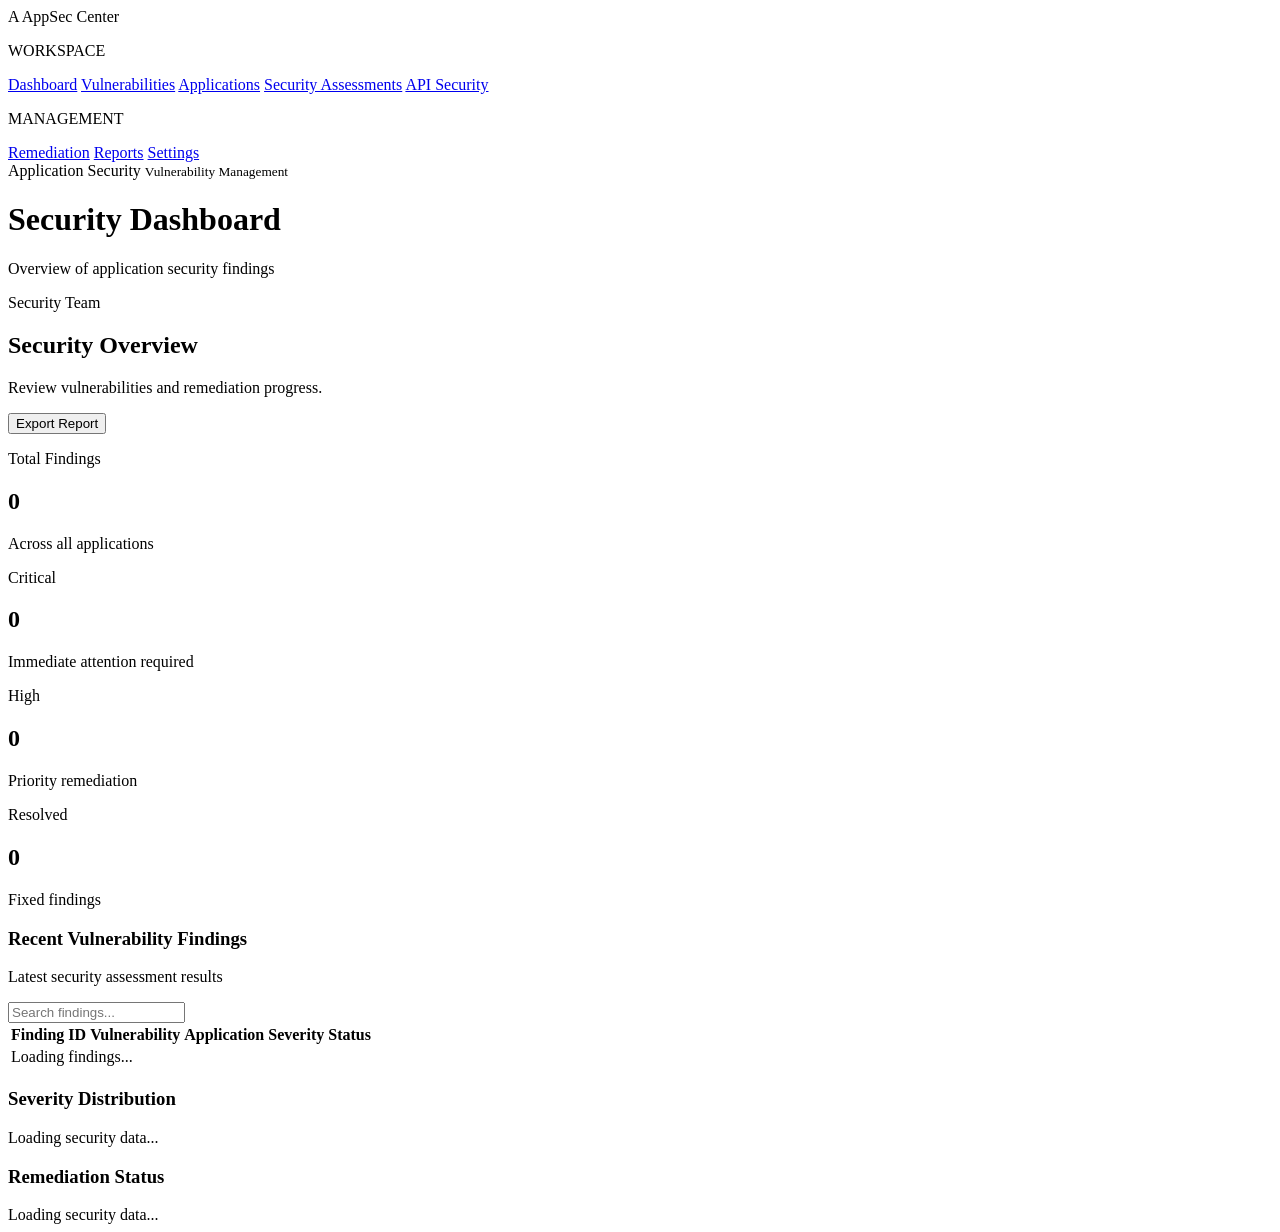
==== index.html @ 95c0eb69 "Add initial security dashboard structure Initial HTML structure for the AppSec Command Center, inclu" ====
<!DOCTYPE html>
<html lang="en">
<head>
    <meta charset="UTF-8">
    <meta name="viewport" content="width=device-width, initial-scale=1.0">
    <title>AppSec Command Center</title>
    <link rel="stylesheet" href="assets/css/style.css">
</head>
<body>

    <div class="app-container">

        <aside class="sidebar">
            <div class="brand">
                <span class="brand-icon">A</span>
                <span>AppSec Center</span>
            </div>

            <div class="nav-section">
                <p class="nav-heading">WORKSPACE</p>
                <a href="#" class="nav-link active">Dashboard</a>
                <a href="#" class="nav-link">Vulnerabilities</a>
                <a href="#" class="nav-link">Applications</a>
                <a href="#" class="nav-link">Security Assessments</a>
                <a href="#" class="nav-link">API Security</a>
            </div>

            <div class="nav-section">
                <p class="nav-heading">MANAGEMENT</p>
                <a href="#" class="nav-link">Remediation</a>
                <a href="#" class="nav-link">Reports</a>
                <a href="#" class="nav-link">Settings</a>
            </div>

            <div class="sidebar-footer">
                <span>Application Security</span>
                <small>Vulnerability Management</small>
            </div>
        </aside>

        <main class="main-content">

            <header class="topbar">
                <div>
                    <h1>Security Dashboard</h1>
                    <p>Overview of application security findings</p>
                </div>

                <div class="user-profile">
                    <span class="status-indicator"></span>
                    <span>Security Team</span>
                </div>
            </header>

            <section class="dashboard-content">

                <div class="page-heading">
                    <div>
                        <h2>Security Overview</h2>
                        <p>Review vulnerabilities and remediation progress.</p>
                    </div>
                    <button class="primary-btn" id="reportBtn">
                        Export Report
                    </button>
                </div>

                <div class="stats-grid">

                    <div class="stat-card">
                        <p>Total Findings</p>
                        <h2 id="totalFindings">0</h2>
                        <span>Across all applications</span>
                    </div>

                    <div class="stat-card critical">
                        <p>Critical</p>
                        <h2 id="criticalCount">0</h2>
                        <span>Immediate attention required</span>
                    </div>

                    <div class="stat-card high">
                        <p>High</p>
                        <h2 id="highCount">0</h2>
                        <span>Priority remediation</span>
                    </div>

                    <div class="stat-card resolved">
                        <p>Resolved</p>
                        <h2 id="resolvedCount">0</h2>
                        <span>Fixed findings</span>
                    </div>

                </div>

                <section class="panel">
                    <div class="panel-header">
                        <div>
                            <h3>Recent Vulnerability Findings</h3>
                            <p>Latest security assessment results</p>
                        </div>

                        <input
                            type="search"
                            id="searchInput"
                            placeholder="Search findings..."
                        >
                    </div>

                    <div class="table-container">
                        <table>
                            <thead>
                                <tr>
                                    <th>Finding ID</th>
                                    <th>Vulnerability</th>
                                    <th>Application</th>
                                    <th>Severity</th>
                                    <th>Status</th>
                                </tr>
                            </thead>

                            <tbody id="findingsTable">
                                <tr>
                                    <td colspan="5">Loading findings...</td>
                                </tr>
                            </tbody>
                        </table>
                    </div>
                </section>

                <section class="bottom-grid">

                    <div class="panel">
                        <h3>Severity Distribution</h3>
                        <div id="severitySummary">
                            Loading security data...
                        </div>
                    </div>

                    <div class="panel">
                        <h3>Remediation Status</h3>
                        <div id="remediationSummary">
                            Loading security data...
                        </div>
                    </div>

                </section>

            </section>

        </main>

    </div>

    <script src="assets/js/app.js"></script>
</body>
</html>
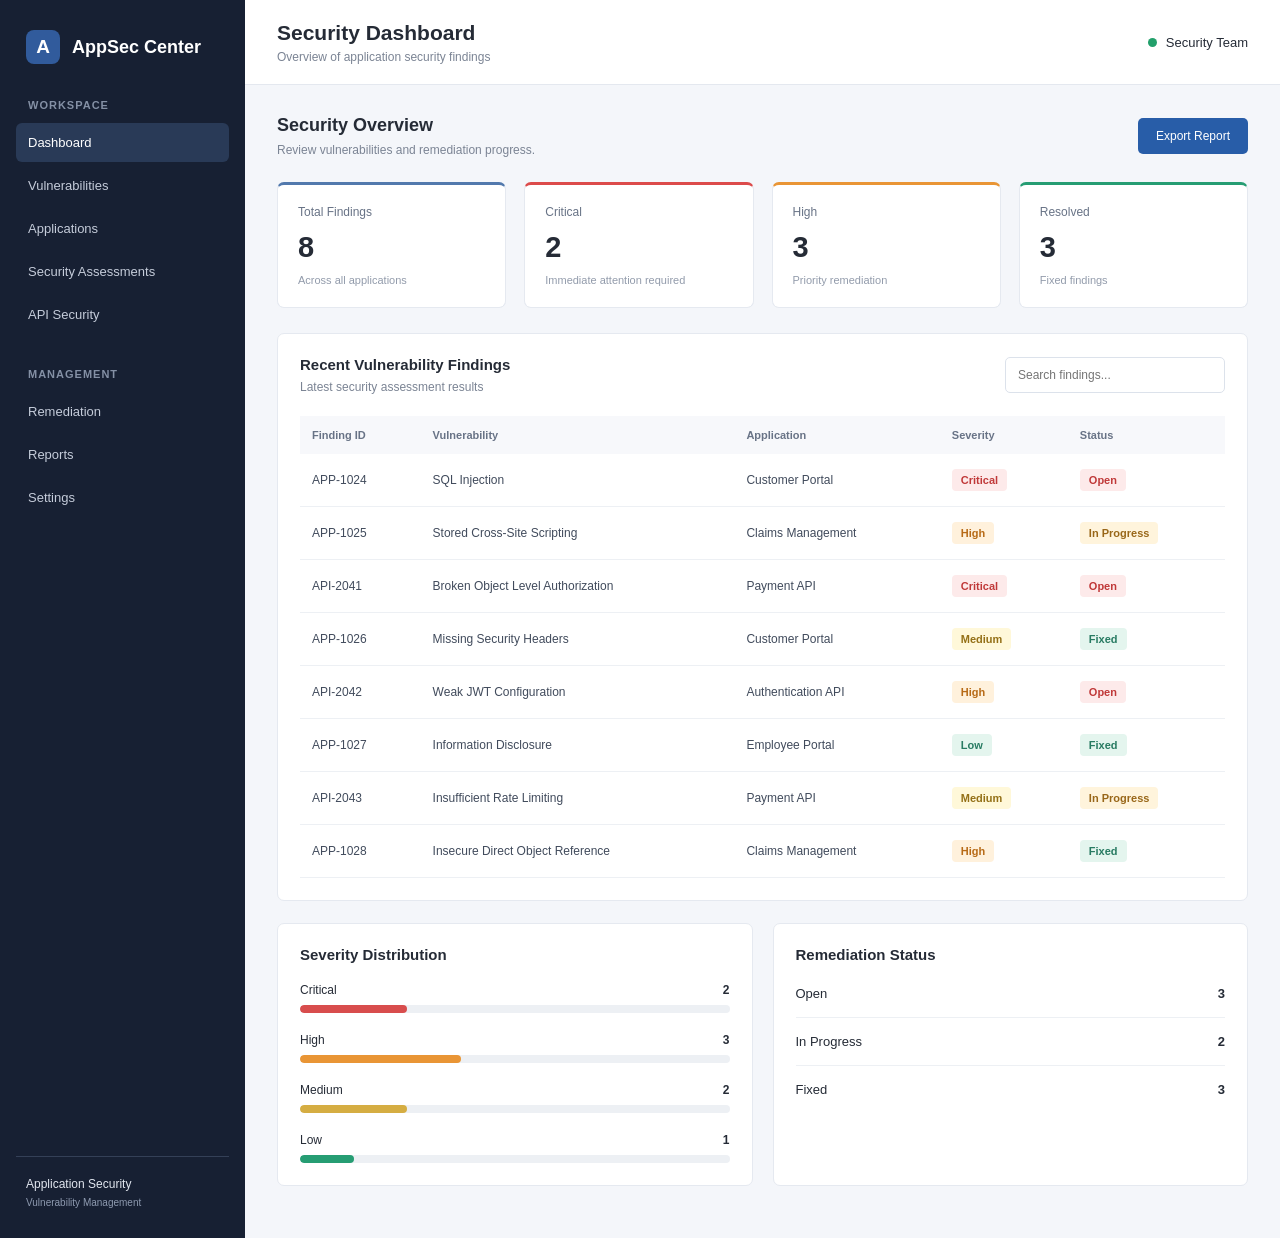
==== commit 46eb4e7b: "Connect vulnerability management navigation" ====
--- a/index.html
+++ b/index.html
@@ -20,7 +20,7 @@
             <div class="nav-section">
                 <p class="nav-heading">WORKSPACE</p>
                 <a href="#" class="nav-link active">Dashboard</a>
-                <a href="#" class="nav-link">Vulnerabilities</a>
+                <a href="vulnerabilities.html" class="nav-link">Vulnerabilities</a>
                 <a href="#" class="nav-link">Applications</a>
                 <a href="#" class="nav-link">Security Assessments</a>
                 <a href="#" class="nav-link">API Security</a>
--- a/assets/css/style.css
+++ b/assets/css/style.css
@@ -0,0 +1,443 @@
+
+* {
+    margin: 0;
+    padding: 0;
+    box-sizing: border-box;
+}
+
+body {
+    font-family: Arial, Helvetica, sans-serif;
+    background: #f4f6fa;
+    color: #252b36;
+    font-size: 14px;
+}
+
+.app-container {
+    display: flex;
+    min-height: 100vh;
+}
+
+/* Sidebar */
+
+.sidebar {
+    width: 245px;
+    background: #172033;
+    color: #ffffff;
+    padding: 25px 16px;
+    display: flex;
+    flex-direction: column;
+    flex-shrink: 0;
+}
+
+.brand {
+    display: flex;
+    align-items: center;
+    gap: 12px;
+    font-size: 18px;
+    font-weight: 600;
+    padding: 5px 10px 35px;
+}
+
+.brand-icon {
+    width: 34px;
+    height: 34px;
+    border-radius: 8px;
+    background: #315b9c;
+    display: flex;
+    align-items: center;
+    justify-content: center;
+    font-size: 19px;
+}
+
+.nav-section {
+    margin-bottom: 30px;
+}
+
+.nav-heading {
+    color: #8490a5;
+    font-size: 11px;
+    font-weight: 600;
+    letter-spacing: 1px;
+    padding: 0 12px;
+    margin-bottom: 12px;
+}
+
+.nav-link {
+    display: block;
+    color: #c5ccda;
+    text-decoration: none;
+    padding: 12px;
+    margin: 4px 0;
+    border-radius: 6px;
+    font-size: 13px;
+}
+
+.nav-link:hover,
+.nav-link.active {
+    background: #293a57;
+    color: #ffffff;
+}
+
+.sidebar-footer {
+    margin-top: auto;
+    border-top: 1px solid #344057;
+    padding: 20px 10px 5px;
+    font-size: 12px;
+    color: #e1e6ef;
+}
+
+.sidebar-footer small {
+    display: block;
+    color: #8e9ab0;
+    margin-top: 6px;
+}
+
+/* Main Content */
+
+.main-content {
+    flex: 1;
+    min-width: 0;
+}
+
+.topbar {
+    height: 85px;
+    background: #ffffff;
+    border-bottom: 1px solid #e4e8ef;
+    padding: 0 32px;
+    display: flex;
+    justify-content: space-between;
+    align-items: center;
+}
+
+.topbar h1 {
+    font-size: 21px;
+    margin-bottom: 5px;
+}
+
+.topbar p {
+    color: #7b8494;
+    font-size: 12px;
+}
+
+.user-profile {
+    display: flex;
+    align-items: center;
+    gap: 9px;
+    font-size: 13px;
+}
+
+.status-indicator {
+    width: 9px;
+    height: 9px;
+    background: #22a06b;
+    border-radius: 50%;
+}
+
+.dashboard-content {
+    padding: 30px 32px;
+}
+
+.page-heading {
+    display: flex;
+    justify-content: space-between;
+    align-items: center;
+    margin-bottom: 25px;
+}
+
+.page-heading h2 {
+    font-size: 18px;
+    margin-bottom: 7px;
+}
+
+.page-heading p,
+.panel-header p {
+    color: #7b8494;
+    font-size: 12px;
+}
+
+.primary-btn {
+    background: #285da8;
+    border: none;
+    border-radius: 5px;
+    color: white;
+    padding: 11px 18px;
+    cursor: pointer;
+    font-size: 12px;
+}
+
+.primary-btn:hover {
+    background: #1f4c8d;
+}
+
+/* Statistics */
+
+.stats-grid {
+    display: grid;
+    grid-template-columns: repeat(4, minmax(0, 1fr));
+    gap: 18px;
+    margin-bottom: 25px;
+}
+
+.stat-card {
+    background: #ffffff;
+    border: 1px solid #e5e9f0;
+    border-radius: 7px;
+    padding: 20px;
+    border-top: 3px solid #5279ad;
+}
+
+.stat-card p {
+    color: #687386;
+    font-size: 12px;
+}
+
+.stat-card h2 {
+    font-size: 29px;
+    margin: 12px 0 7px;
+}
+
+.stat-card span {
+    color: #929bab;
+    font-size: 11px;
+}
+
+.stat-card.critical {
+    border-top-color: #dc4b4b;
+}
+
+.stat-card.high {
+    border-top-color: #e99535;
+}
+
+.stat-card.resolved {
+    border-top-color: #269d73;
+}
+
+/* Panels */
+
+.panel {
+    background: #ffffff;
+    border: 1px solid #e5e9f0;
+    border-radius: 7px;
+    padding: 22px;
+    margin-bottom: 22px;
+}
+
+.panel h3 {
+    font-size: 15px;
+    margin-bottom: 7px;
+}
+
+.panel-header {
+    display: flex;
+    justify-content: space-between;
+    align-items: center;
+    gap: 15px;
+    margin-bottom: 22px;
+}
+
+.panel-header input {
+    border: 1px solid #dce2eb;
+    border-radius: 5px;
+    padding: 10px 12px;
+    width: 220px;
+    outline: none;
+    font-size: 12px;
+}
+
+.panel-header input:focus {
+    border-color: #5279ad;
+}
+
+.table-container {
+    width: 100%;
+    overflow-x: auto;
+}
+
+table {
+    width: 100%;
+    border-collapse: collapse;
+    text-align: left;
+}
+
+thead {
+    background: #f7f8fb;
+}
+
+th {
+    color: #687386;
+    font-size: 11px;
+    font-weight: 600;
+    padding: 13px 12px;
+}
+
+td {
+    padding: 15px 12px;
+    border-bottom: 1px solid #edf0f4;
+    font-size: 12px;
+    color: #414b5c;
+}
+
+tbody tr:hover {
+    background: #fafbfd;
+}
+
+.bottom-grid {
+    display: grid;
+    grid-template-columns: repeat(2, minmax(0, 1fr));
+    gap: 20px;
+}
+
+/* Responsive Layout */
+
+@media (max-width: 1000px) {
+    .stats-grid {
+        grid-template-columns: repeat(2, 1fr);
+    }
+}
+
+@media (max-width: 700px) {
+    .sidebar {
+        width: 190px;
+    }
+
+    .dashboard-content {
+        padding: 20px 15px;
+    }
+
+    .topbar {
+        padding: 0 15px;
+    }
+
+    .bottom-grid {
+        grid-template-columns: 1fr;
+    }
+}
+
+@media (max-width: 520px) {
+    .sidebar {
+        display: none;
+    }
+
+    .stats-grid {
+        grid-template-columns: 1fr 1fr;
+        gap: 10px;
+    }
+
+    .stat-card {
+        padding: 14px;
+    }
+
+    .panel-header {
+        align-items: flex-start;
+        flex-direction: column;
+    }
+
+    .panel-header input {
+        width: 100%;
+    }
+
+    .page-heading {
+        gap: 12px;
+        align-items: flex-start;
+    }
+}
+
+/* Vulnerability labels */
+
+.severity,
+.status {
+    display: inline-block;
+    padding: 5px 9px;
+    border-radius: 4px;
+    font-size: 11px;
+    font-weight: 600;
+}
+
+.severity.critical {
+    color: #c03939;
+    background: #fdeaea;
+}
+
+.severity.high {
+    color: #b76a16;
+    background: #fff1dc;
+}
+
+.severity.medium {
+    color: #947016;
+    background: #fff8d9;
+}
+
+.severity.low {
+    color: #287b62;
+    background: #e4f5ee;
+}
+
+.status.open {
+    color: #c03939;
+    background: #fdeaea;
+}
+
+.status.in-progress {
+    color: #996719;
+    background: #fff4dc;
+}
+
+.status.fixed {
+    color: #287b62;
+    background: #e4f5ee;
+}
+
+/* Summary sections */
+
+.summary-item {
+    margin-top: 20px;
+}
+
+.summary-label {
+    display: flex;
+    justify-content: space-between;
+    margin-bottom: 8px;
+    font-size: 12px;
+}
+
+.progress-track {
+    height: 8px;
+    background: #edf0f4;
+    border-radius: 10px;
+    overflow: hidden;
+}
+
+.progress-fill {
+    height: 100%;
+    border-radius: 10px;
+}
+
+.progress-fill.critical {
+    background: #d84d4d;
+}
+
+.progress-fill.high {
+    background: #e99535;
+}
+
+.progress-fill.medium {
+    background: #d5ad42;
+}
+
+.progress-fill.low {
+    background: #269d73;
+}
+
+.remediation-item {
+    display: flex;
+    justify-content: space-between;
+    padding: 16px 0;
+    border-bottom: 1px solid #edf0f4;
+    font-size: 13px;
+}
+
+.remediation-item:last-child {
+    border-bottom: none;
+}
